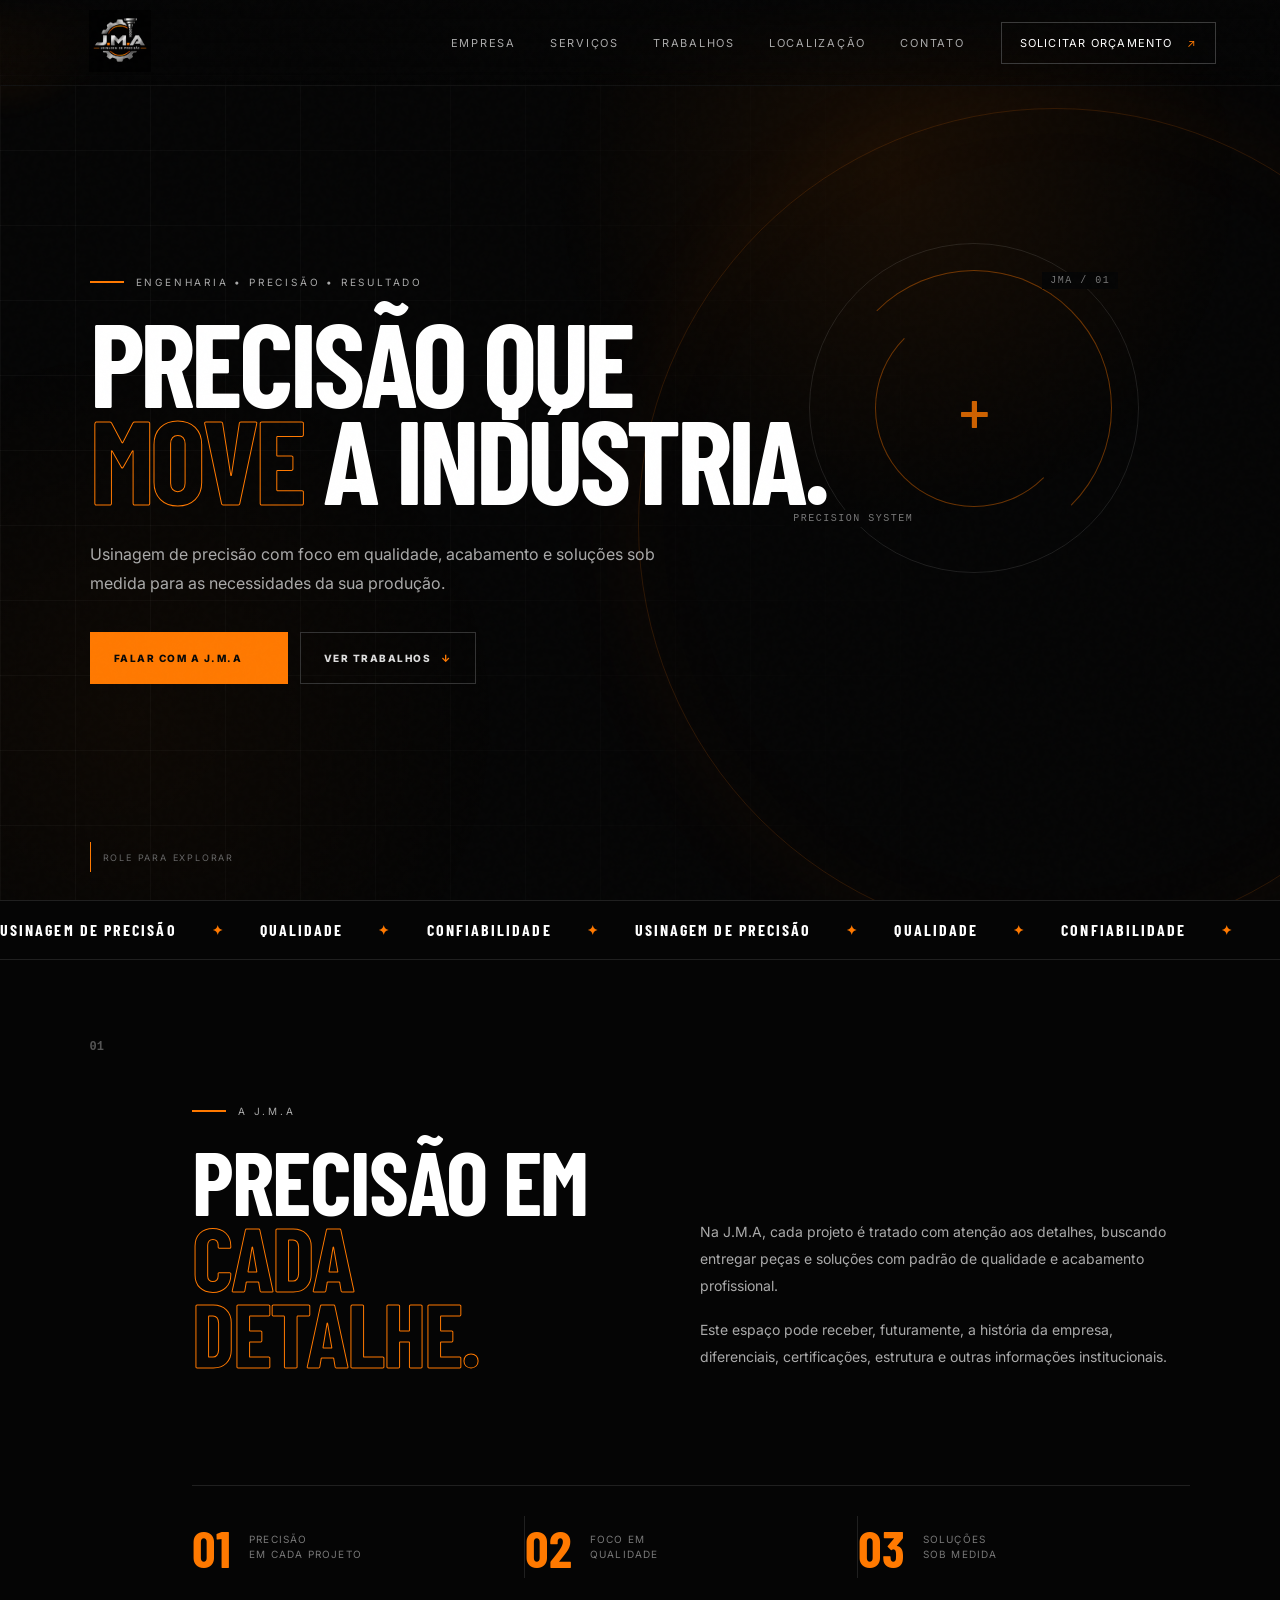
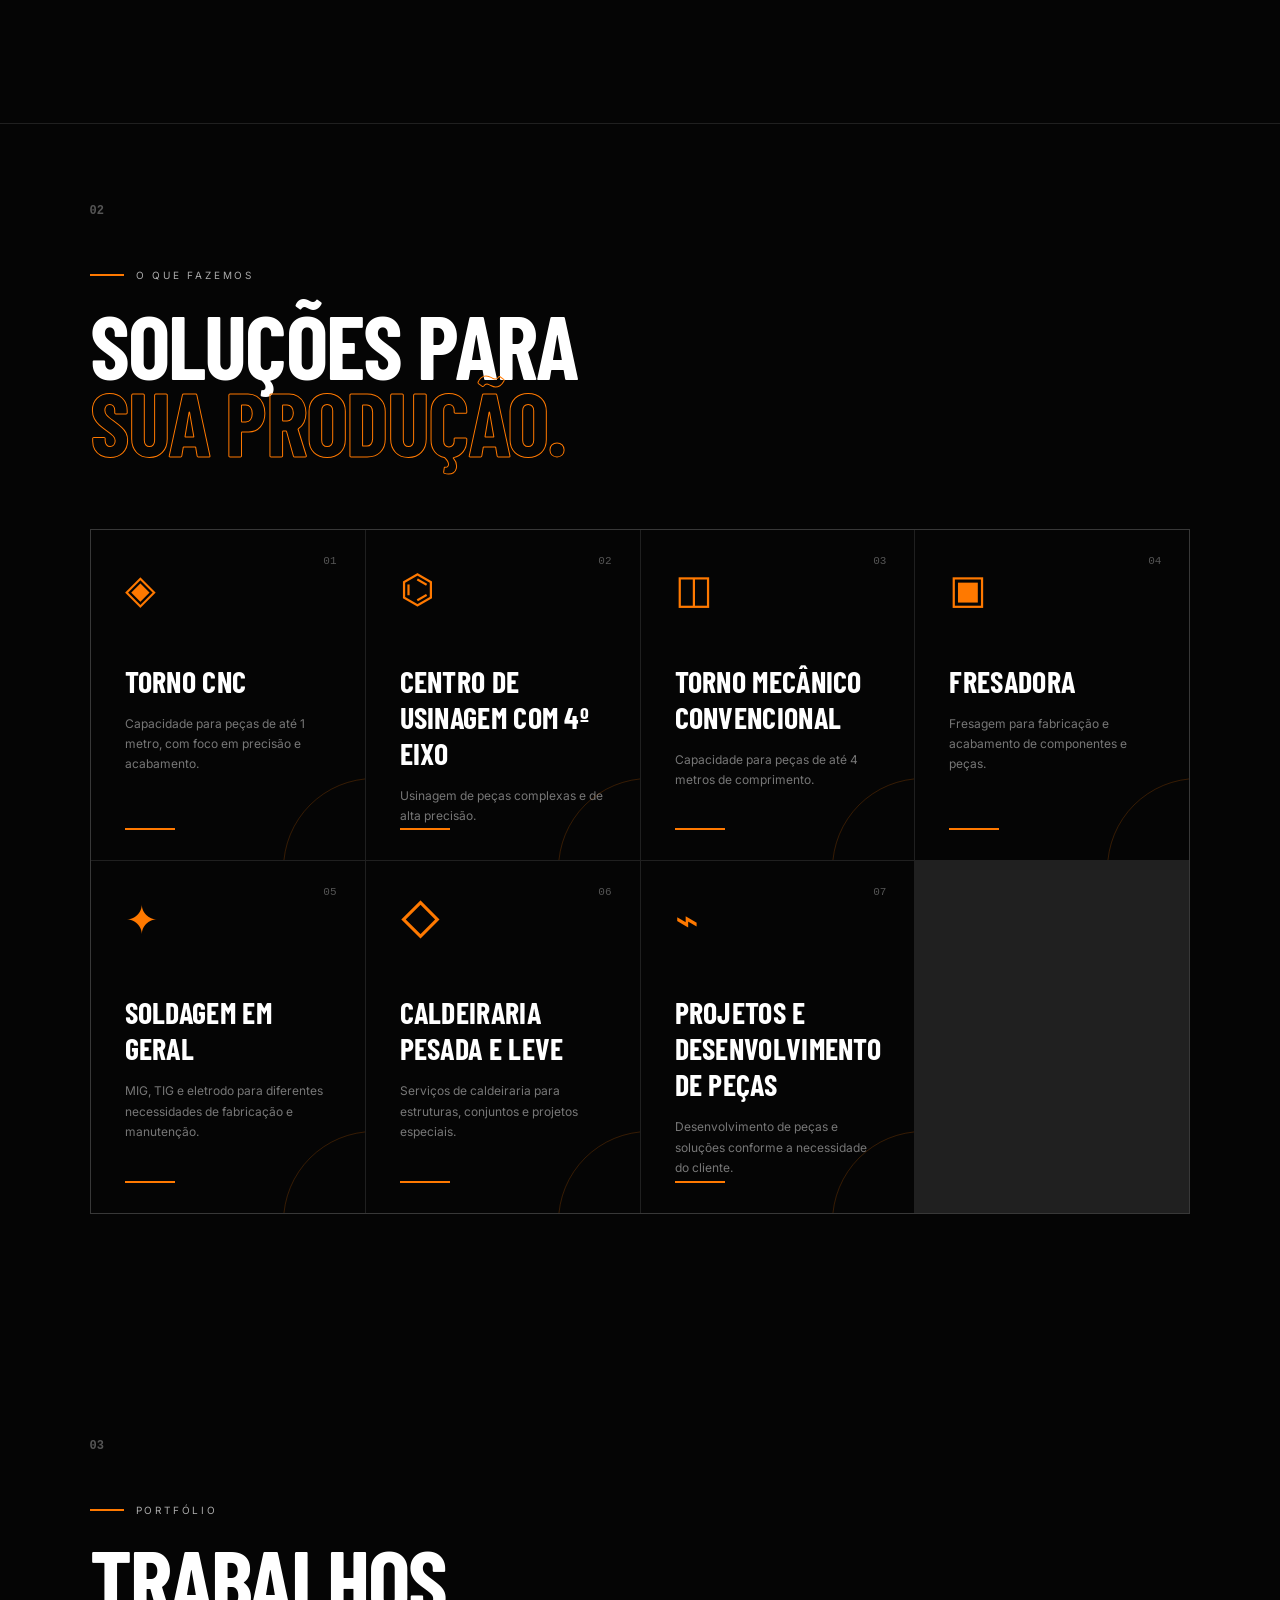
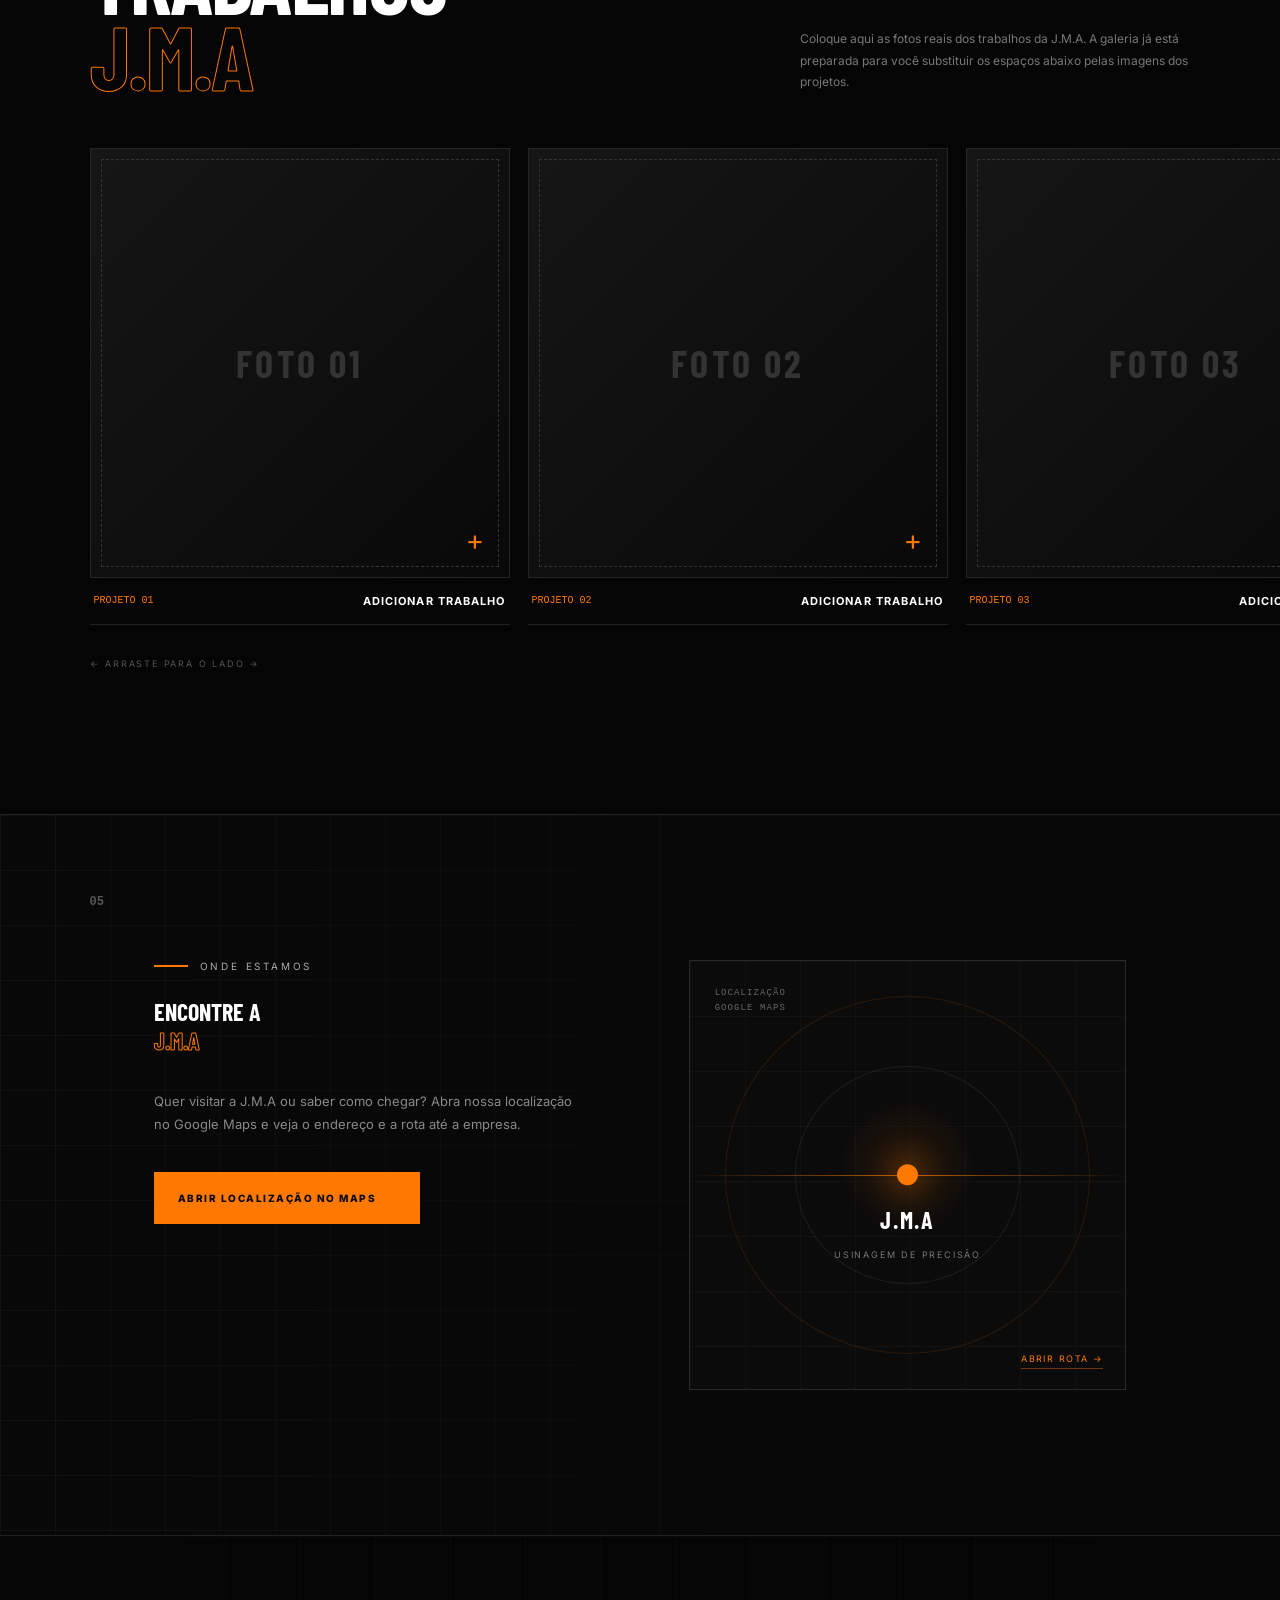
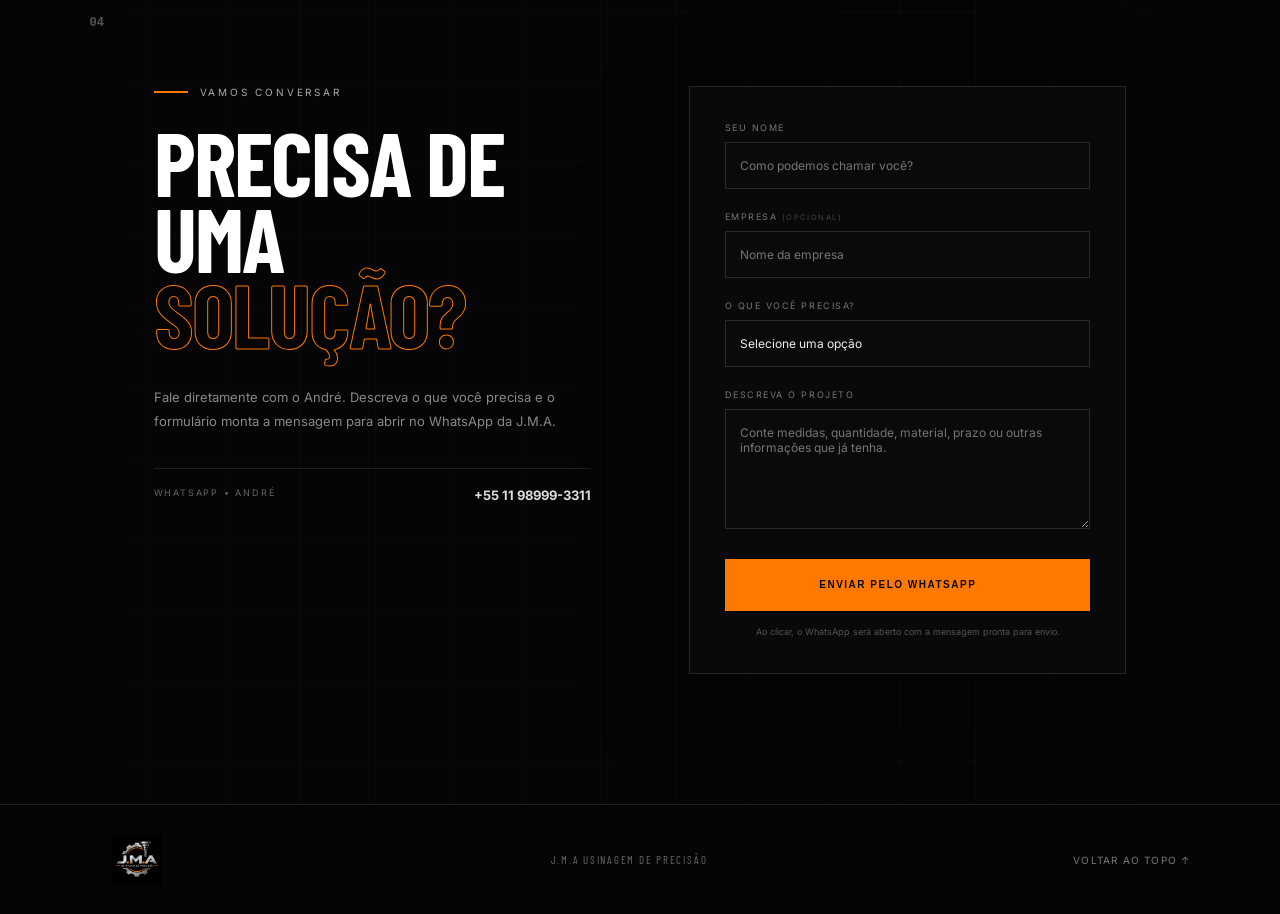
==== index.html @ 10593953 "Add files via upload" ====
<!DOCTYPE html>
<html lang="pt-BR">
<head>
  <meta charset="UTF-8">
  <meta name="viewport" content="width=device-width, initial-scale=1.0">
  <meta name="description" content="J.M.A Usinagem de Precisão — soluções em usinagem, fabricação e precisão industrial.">
  <title>J.M.A | Usinagem de Precisão</title>
  <link rel="icon" href="assets/logo-jma.png">
  <link rel="preconnect" href="https://fonts.googleapis.com">
  <link rel="preconnect" href="https://fonts.gstatic.com" crossorigin>
  <link href="https://fonts.googleapis.com/css2?family=Barlow+Condensed:wght@400;500;600;700;800&family=Inter:wght@400;500;600;700;800&display=swap" rel="stylesheet">
  <link rel="stylesheet" href="styles.css">
</head>
<body>
  <div class="cursor-glow"></div>
  <div class="noise"></div>

  <header class="header" id="top">
    <a class="brand" href="#inicio" aria-label="J.M.A Usinagem de Precisão">
      <img src="assets/logo-jma.png" alt="Logo J.M.A Usinagem de Precisão">
    </a>
    <nav class="nav">
      <a href="#sobre">Empresa</a>
      <a href="#servicos">Serviços</a>
      <a href="#trabalhos">Trabalhos</a>
      <a href="#localizacao">Localização</a>
      <a href="#contato">Contato</a>
    </nav>
    <a class="header-cta" href="#contato">Solicitar orçamento <span>↗</span></a>
    <button class="menu-btn" aria-label="Abrir menu"><span></span><span></span></button>
  </header>

  <main>
    <section class="hero" id="inicio">
      <div class="hero-grid"></div>
      <div class="hero-content reveal">
        <p class="eyebrow"><span></span> Engenharia • Precisão • Resultado</p>
        <h1>PRECISÃO QUE<br><em>MOVE</em> A INDÚSTRIA.</h1>
        <p class="hero-text">Usinagem de precisão com foco em qualidade, acabamento e soluções sob medida para as necessidades da sua produção.</p>
        <div class="hero-actions">
          <a class="btn btn-primary" href="#contato">Falar com a J.M.A <span>→</span></a>
          <a class="btn btn-ghost" href="#trabalhos">Ver trabalhos <span>↓</span></a>
        </div>
      </div>

      <div class="hero-mark reveal delay-2">
        <div class="ring ring-a"></div>
        <div class="ring ring-b"></div>
        <div class="crosshair">+</div>
        <span class="coord coord-a">JMA / 01</span>
        <span class="coord coord-b">PRECISION SYSTEM</span>
      </div>

      <div class="scroll-indicator"><span></span> role para explorar</div>
    </section>

    <section class="ticker" aria-label="Especialidades">
      <div class="ticker-track">
        <span>USINAGEM DE PRECISÃO</span><b>✦</b><span>QUALIDADE</span><b>✦</b><span>CONFIABILIDADE</span><b>✦</b>
        <span>USINAGEM DE PRECISÃO</span><b>✦</b><span>QUALIDADE</span><b>✦</b><span>CONFIABILIDADE</span><b>✦</b>
      </div>
    </section>

    <section class="section about" id="sobre">
      <div class="section-number">01</div>
      <div class="section-title reveal">
        <p class="eyebrow"><span></span> A J.M.A</p>
        <h2>PRECISÃO EM<br><em>CADA DETALHE.</em></h2>
      </div>
      <div class="about-copy reveal delay-1">
        <p>Na J.M.A, cada projeto é tratado com atenção aos detalhes, buscando entregar peças e soluções com padrão de qualidade e acabamento profissional.</p>
        <p>Este espaço pode receber, futuramente, a história da empresa, diferenciais, certificações, estrutura e outras informações institucionais.</p>
      </div>
      <div class="stats reveal delay-2">
        <div><strong>01</strong><span>Precisão<br>em cada projeto</span></div>
        <div><strong>02</strong><span>Foco em<br>qualidade</span></div>
        <div><strong>03</strong><span>Soluções<br>sob medida</span></div>
      </div>
    </section>

    <section class="section services" id="servicos">
      <div class="section-number">02</div>
      <div class="section-heading reveal">
        <p class="eyebrow"><span></span> O que fazemos</p>
        <h2>SOLUÇÕES PARA<br><em>SUA PRODUÇÃO.</em></h2>
      </div>
      <div class="service-grid service-grid-wide">
        <article class="service-card reveal">
          <span class="service-index">01</span><div class="service-icon">◈</div>
          <h3>Torno CNC</h3>
          <p>Capacidade para peças de até 1 metro, com foco em precisão e acabamento.</p>
          <span class="service-line"></span>
        </article>
        <article class="service-card reveal delay-1">
          <span class="service-index">02</span><div class="service-icon">⌬</div>
          <h3>Centro de Usinagem com 4º Eixo</h3>
          <p>Usinagem de peças complexas e de alta precisão.</p>
          <span class="service-line"></span>
        </article>
        <article class="service-card reveal delay-2">
          <span class="service-index">03</span><div class="service-icon">◫</div>
          <h3>Torno Mecânico Convencional</h3>
          <p>Capacidade para peças de até 4 metros de comprimento.</p>
          <span class="service-line"></span>
        </article>
        <article class="service-card reveal">
          <span class="service-index">04</span><div class="service-icon">▣</div>
          <h3>Fresadora</h3>
          <p>Fresagem para fabricação e acabamento de componentes e peças.</p>
          <span class="service-line"></span>
        </article>
        <article class="service-card reveal delay-1">
          <span class="service-index">05</span><div class="service-icon">✦</div>
          <h3>Soldagem em Geral</h3>
          <p>MIG, TIG e eletrodo para diferentes necessidades de fabricação e manutenção.</p>
          <span class="service-line"></span>
        </article>
        <article class="service-card reveal delay-2">
          <span class="service-index">06</span><div class="service-icon">◇</div>
          <h3>Caldeiraria Pesada e Leve</h3>
          <p>Serviços de caldeiraria para estruturas, conjuntos e projetos especiais.</p>
          <span class="service-line"></span>
        </article>
        <article class="service-card reveal">
          <span class="service-index">07</span><div class="service-icon">⌁</div>
          <h3>Projetos e Desenvolvimento de Peças</h3>
          <p>Desenvolvimento de peças e soluções conforme a necessidade do cliente.</p>
          <span class="service-line"></span>
        </article>
      </div>
    </section>

    <section class="section works" id="trabalhos">
      <div class="section-number">03</div>
      <div class="works-heading reveal">
        <div>
          <p class="eyebrow"><span></span> Portfólio</p>
          <h2>TRABALHOS<br><em>J.M.A</em></h2>
        </div>
        <p>Coloque aqui as fotos reais dos trabalhos da J.M.A. A galeria já está preparada para você substituir os espaços abaixo pelas imagens dos projetos.</p>
      </div>

      <div class="works-carousel" tabindex="0" aria-label="Galeria de trabalhos">
        <article class="work-card">
          <div class="work-placeholder"><span>FOTO 01</span><i>+</i></div>
          <div class="work-info"><span>PROJETO 01</span><strong>Adicionar trabalho</strong></div>
        </article>
        <article class="work-card">
          <div class="work-placeholder"><span>FOTO 02</span><i>+</i></div>
          <div class="work-info"><span>PROJETO 02</span><strong>Adicionar trabalho</strong></div>
        </article>
        <article class="work-card">
          <div class="work-placeholder"><span>FOTO 03</span><i>+</i></div>
          <div class="work-info"><span>PROJETO 03</span><strong>Adicionar trabalho</strong></div>
        </article>
        <article class="work-card">
          <div class="work-placeholder"><span>FOTO 04</span><i>+</i></div>
          <div class="work-info"><span>PROJETO 04</span><strong>Adicionar trabalho</strong></div>
        </article>
        <article class="work-card">
          <div class="work-placeholder"><span>FOTO 05</span><i>+</i></div>
          <div class="work-info"><span>PROJETO 05</span><strong>Adicionar trabalho</strong></div>
        </article>
      </div>
      <div class="drag-hint">← arraste para o lado →</div>
    </section>


    <section class="location-section" id="localizacao">
      <div class="location-grid"></div>
      <div class="section-number">05</div>
      <div class="location-copy reveal">
        <p class="eyebrow"><span></span> Onde estamos</p>
        <h2>ENCONTRE A<br><em>J.M.A</em></h2>
        <p>Quer visitar a J.M.A ou saber como chegar? Abra nossa localização no Google Maps e veja o endereço e a rota até a empresa.</p>
        <a class="btn btn-primary" href="https://share.google/tuDP5xY1XUmjpuOxx" target="_blank" rel="noopener noreferrer">Abrir localização no Maps <span>↗</span></a>
      </div>
      <div class="map-card reveal delay-1">
        <div class="map-scan"></div>
        <div class="map-pin">●</div>
        <div class="map-label">J.M.A<br><small>USINAGEM DE PRECISÃO</small></div>
        <div class="map-coords">LOCALIZAÇÃO<br>GOOGLE MAPS</div>
        <a href="https://share.google/tuDP5xY1XUmjpuOxx" target="_blank" rel="noopener noreferrer" class="map-open">ABRIR ROTA →</a>
      </div>
    </section>

    <section class="contact" id="contato">
      <div class="contact-grid"></div>
      <div class="section-number">04</div>
      <div class="contact-copy reveal">
        <p class="eyebrow"><span></span> Vamos conversar</p>
        <h2>PRECISA DE UMA<br><em>SOLUÇÃO?</em></h2>
        <p>Fale diretamente com o André. Descreva o que você precisa e o formulário monta a mensagem para abrir no WhatsApp da J.M.A.</p>
        <div class="contact-line"><span>WHATSAPP • ANDRÉ</span><strong>+55 11 98999-3311</strong></div>
      </div>

      <form class="quote-form reveal delay-1" id="quoteForm">
        <div class="field">
          <label for="name">Seu nome</label>
          <input id="name" name="name" type="text" placeholder="Como podemos chamar você?" required>
        </div>
        <div class="field">
          <label for="company">Empresa <small>(opcional)</small></label>
          <input id="company" name="company" type="text" placeholder="Nome da empresa">
        </div>
        <div class="field">
          <label for="service">O que você precisa?</label>
          <select id="service" name="service" required>
            <option value="" selected disabled>Selecione uma opção</option>
            <option>Torno CNC</option>
            <option>Centro de Usinagem com 4º Eixo</option>
            <option>Torno Mecânico Convencional</option>
            <option>Fresadora</option>
            <option>Soldagem em Geral</option>
            <option>Caldeiraria Pesada e Leve</option>
            <option>Projetos e Desenvolvimento de Peças</option>
            <option>Outro</option>
          </select>
        </div>
        <div class="field">
          <label for="message">Descreva o projeto</label>
          <textarea id="message" name="message" rows="5" placeholder="Conte medidas, quantidade, material, prazo ou outras informações que já tenha." required></textarea>
        </div>
        <button class="btn btn-primary form-btn" type="submit">Enviar pelo WhatsApp <span>↗</span></button>
        <p class="form-note">Ao clicar, o WhatsApp será aberto com a mensagem pronta para envio.</p>
      </form>
    </section>
  </main>

  <footer class="footer">
    <img src="assets/logo-jma.png" alt="J.M.A">
    <p>J.M.A USINAGEM DE PRECISÃO</p>
    <a href="#top">Voltar ao topo ↑</a>
  </footer>

  <script src="script.js"></script>
</body>
</html>
---- styles.css ----
:root{
  --black:#050505;
  --black-2:#0b0b0b;
  --panel:#111111;
  --silver:#d7d7d7;
  --muted:#8c8c8c;
  --orange:#ff7900;
  --orange-2:#ff9a2f;
  --line:rgba(255,255,255,.11);
  --max:1280px;
}
*{box-sizing:border-box;margin:0;padding:0}
html{scroll-behavior:smooth}
body{background:var(--black);color:#fff;font-family:Inter,Arial,sans-serif;overflow-x:hidden}
body:before{content:"";position:fixed;inset:0;pointer-events:none;background:radial-gradient(circle at 70% 20%,rgba(255,121,0,.08),transparent 30%),radial-gradient(circle at 10% 80%,rgba(255,121,0,.04),transparent 28%);z-index:-2}
.noise{position:fixed;inset:0;pointer-events:none;opacity:.035;z-index:20;background-image:url("data:image/svg+xml,%3Csvg viewBox='0 0 180 180' xmlns='http://www.w3.org/2000/svg'%3E%3Cfilter id='n'%3E%3CfeTurbulence type='fractalNoise' baseFrequency='.85' numOctaves='3' stitchTiles='stitch'/%3E%3C/filter%3E%3Crect width='100%25' height='100%25' filter='url(%23n)' opacity='.45'/%3E%3C/svg%3E")}
.cursor-glow{position:fixed;width:260px;height:260px;border-radius:50%;background:radial-gradient(circle,rgba(255,121,0,.12),transparent 65%);pointer-events:none;transform:translate(-50%,-50%);z-index:-1;filter:blur(4px)}
a{text-decoration:none;color:inherit}
.header{position:fixed;top:0;left:0;width:100%;height:86px;padding:0 5vw;display:flex;align-items:center;justify-content:space-between;z-index:15;background:linear-gradient(180deg,rgba(5,5,5,.96),rgba(5,5,5,.25));backdrop-filter:blur(12px);border-bottom:1px solid rgba(255,255,255,.05)}
.brand img{width:112px;height:62px;object-fit:contain}
.nav{display:flex;gap:34px;margin-left:auto;margin-right:36px}
.nav a{font-size:11px;text-transform:uppercase;letter-spacing:.16em;color:#aaa;transition:.3s}
.nav a:hover{color:var(--orange)}
.header-cta{font-size:11px;text-transform:uppercase;letter-spacing:.11em;border:1px solid #3a3a3a;padding:13px 18px;transition:.3s}
.header-cta:hover{border-color:var(--orange);color:var(--orange)}
.header-cta span,.btn span{color:var(--orange);margin-left:10px}
.menu-btn{display:none;background:none;border:0}
.hero{min-height:100vh;position:relative;display:flex;align-items:center;padding:130px 7vw 70px;overflow:hidden}
.hero-grid,.contact-grid{position:absolute;inset:0;background-image:linear-gradient(rgba(255,255,255,.035) 1px,transparent 1px),linear-gradient(90deg,rgba(255,255,255,.035) 1px,transparent 1px);background-size:75px 75px;mask-image:linear-gradient(90deg,black,transparent 85%)}
.hero:after{content:"";position:absolute;right:-15vw;top:12%;width:65vw;height:65vw;border:1px solid rgba(255,121,0,.16);border-radius:50%;box-shadow:0 0 100px rgba(255,121,0,.05),inset 0 0 100px rgba(255,121,0,.025);animation:spin 35s linear infinite}
.hero-content{position:relative;z-index:2;max-width:800px}
.eyebrow{font-size:10px;letter-spacing:.28em;text-transform:uppercase;color:#aaa;display:flex;align-items:center;gap:12px;margin-bottom:25px}
.eyebrow span{display:inline-block;width:34px;height:2px;background:var(--orange)}
h1,h2,h3{font-family:"Barlow Condensed",Impact,sans-serif;text-transform:uppercase}
h1{font-size:clamp(66px,9.2vw,150px);line-height:.82;letter-spacing:-.035em;font-weight:700}
h1 em,h2 em{font-style:normal;color:transparent;-webkit-text-stroke:1px var(--orange)}
.hero-text{max-width:600px;color:#aaa;line-height:1.8;margin:34px 0}
.hero-actions{display:flex;gap:12px;flex-wrap:wrap}
.btn{display:inline-flex;align-items:center;justify-content:center;min-height:52px;padding:0 23px;text-transform:uppercase;font-size:10px;font-weight:800;letter-spacing:.15em;transition:.35s;cursor:pointer}
.btn-primary{background:var(--orange);color:#080808;border:1px solid var(--orange)}
.btn-primary:hover{background:var(--orange-2);transform:translateY(-3px);box-shadow:0 14px 40px rgba(255,121,0,.18)}
.btn-ghost{border:1px solid #333;color:#ddd}.btn-ghost:hover{border-color:var(--orange);color:var(--orange)}
.hero-mark{position:absolute;right:11vw;top:27%;width:330px;height:330px;border:1px solid rgba(255,255,255,.1);border-radius:50%;display:grid;place-items:center;opacity:.75}
.ring{position:absolute;border-radius:50%;border:1px solid rgba(255,121,0,.4)}
.ring-a{inset:26px;border-left-color:transparent;border-bottom-color:transparent;animation:spin 9s linear infinite}
.ring-b{inset:65px;border-right-color:transparent;border-top-color:transparent;animation:spinReverse 6s linear infinite}
.crosshair{font:500 70px/1 "Barlow Condensed";color:var(--orange);opacity:.8}
.coord{position:absolute;font:10px monospace;letter-spacing:.15em;color:#777;background:var(--black);padding:3px 8px}
.coord-a{top:28px;right:20px}.coord-b{bottom:45px;left:-25px}
.scroll-indicator{position:absolute;bottom:28px;left:7vw;color:#666;text-transform:uppercase;font-size:9px;letter-spacing:.2em;display:flex;align-items:center;gap:12px}
.scroll-indicator span{width:1px;height:30px;background:var(--orange);display:inline-block}
.ticker{overflow:hidden;border-top:1px solid var(--line);border-bottom:1px solid var(--line);padding:19px 0;white-space:nowrap}
.ticker-track{display:inline-flex;align-items:center;gap:35px;animation:ticker 24s linear infinite;font:700 16px "Barlow Condensed";letter-spacing:.13em}
.ticker b{color:var(--orange);font-size:13px}
.section{max-width:var(--max);margin:auto;padding:145px 7vw;position:relative}
.section-number{position:absolute;left:7vw;top:80px;font:600 12px monospace;color:#555}
.section-title h2,.section-heading h2,.works-heading h2,.contact-copy h2{font-size:clamp(52px,7vw,105px);line-height:.85;letter-spacing:-.02em}
.about{display:grid;grid-template-columns:1fr 1.2fr;gap:70px 10%;padding-left:15vw}
.about-copy{align-self:end;color:#aaa;line-height:1.9;font-size:14px;max-width:550px}
.about-copy p+p{margin-top:18px}
.stats{grid-column:1/-1;display:grid;grid-template-columns:repeat(3,1fr);border-top:1px solid var(--line);margin-top:45px;padding-top:30px}
.stats div{display:flex;gap:18px;align-items:center;border-right:1px solid var(--line);padding-right:20px}
.stats div:last-child{border-right:0}.stats strong{font:700 52px "Barlow Condensed";color:var(--orange)}.stats span{font-size:10px;line-height:1.5;text-transform:uppercase;letter-spacing:.12em;color:#777}
.services{border-top:1px solid var(--line)}
.section-heading{margin-bottom:70px}
.service-grid{display:grid;grid-template-columns:repeat(3,1fr);gap:1px;background:var(--line);border:1px solid var(--line)}
.service-card{background:var(--black);min-height:310px;padding:34px;position:relative;overflow:hidden;transition:.4s}
.service-card:after{content:"";position:absolute;width:180px;height:180px;border-radius:50%;right:-100px;bottom:-100px;border:1px solid rgba(255,121,0,.2);transition:.5s}
.service-card:hover{background:#0d0d0d}.service-card:hover:after{transform:scale(2.2)}
.service-index{position:absolute;right:28px;top:25px;color:#555;font:11px monospace}
.service-icon{font-size:40px;color:var(--orange);margin-bottom:50px}
.service-card h3{font-size:30px;letter-spacing:.01em;margin-bottom:15px}
.service-card p{color:#777;font-size:12px;line-height:1.7;max-width:300px}
.service-line{position:absolute;bottom:30px;left:34px;width:50px;height:2px;background:var(--orange)}
.works{padding-right:0;max-width:none;padding-left:7vw}
.works-heading{display:flex;justify-content:space-between;align-items:end;padding-right:7vw;margin-bottom:55px;gap:40px}
.works-heading>p{max-width:390px;color:#777;font-size:12px;line-height:1.8}
.works-carousel{display:flex;gap:18px;overflow-x:auto;padding-right:7vw;padding-bottom:25px;scroll-snap-type:x mandatory;cursor:grab;scrollbar-width:thin;scrollbar-color:var(--orange) #1a1a1a}
.works-carousel:active{cursor:grabbing}
.work-card{flex:0 0 min(420px,78vw);scroll-snap-align:start}
.work-placeholder{height:430px;background:linear-gradient(135deg,#161616,#090909);border:1px solid #252525;position:relative;display:flex;align-items:center;justify-content:center;overflow:hidden}
.work-placeholder:before{content:"";position:absolute;inset:10px;border:1px dashed #333}
.work-placeholder span{font:700 38px "Barlow Condensed";color:#333;letter-spacing:.08em}
.work-placeholder i{position:absolute;right:25px;bottom:20px;font-style:normal;color:var(--orange);font-size:28px}
.work-info{display:flex;justify-content:space-between;align-items:center;padding:16px 4px;border-bottom:1px solid var(--line)}
.work-info span{font:10px monospace;color:var(--orange)}.work-info strong{font-size:11px;text-transform:uppercase;letter-spacing:.1em}
.drag-hint{margin-top:8px;color:#555;font-size:9px;text-transform:uppercase;letter-spacing:.2em}
.contact{position:relative;display:grid;grid-template-columns:1fr 1fr;gap:10%;padding:150px 12vw 130px;border-top:1px solid var(--line);overflow:hidden}
.contact-grid{opacity:.65;mask-image:linear-gradient(90deg,transparent,black 20%,black 80%,transparent)}
.contact-copy{position:relative;z-index:1}
.contact-copy>p:not(.eyebrow){max-width:480px;color:#888;line-height:1.8;font-size:13px;margin:35px 0}
.contact-line{border-top:1px solid var(--line);padding-top:18px;display:flex;justify-content:space-between;max-width:500px}
.contact-line span{font-size:9px;letter-spacing:.2em;color:#666}.contact-line strong{font-size:13px;color:#ddd}
.quote-form{position:relative;z-index:1;background:rgba(10,10,10,.8);border:1px solid #252525;padding:35px;box-shadow:0 30px 100px rgba(0,0,0,.3)}
.field{margin-bottom:22px}
.field label{display:block;text-transform:uppercase;font-size:9px;letter-spacing:.17em;color:#777;margin-bottom:9px}
.field small{color:#444}
.field input,.field select,.field textarea{width:100%;border:1px solid #292929;background:#0a0a0a;color:#eee;padding:15px 14px;outline:0;font:12px Inter;transition:.3s;border-radius:0}
.field textarea{resize:vertical;min-height:120px}
.field input:focus,.field select:focus,.field textarea:focus{border-color:var(--orange);box-shadow:0 0 0 1px rgba(255,121,0,.12)}
.field select{appearance:none}
.form-btn{width:100%;margin-top:4px}
.form-note{color:#555;font-size:9px;text-align:center;margin-top:14px;line-height:1.5}
.footer{border-top:1px solid var(--line);min-height:110px;padding:25px 7vw;display:flex;align-items:center;justify-content:space-between;gap:20px}
.footer img{width:95px;height:50px;object-fit:contain}.footer p{font:11px "Barlow Condensed";letter-spacing:.16em;color:#666}.footer a{font-size:10px;text-transform:uppercase;letter-spacing:.12em;color:#777}.footer a:hover{color:var(--orange)}
.reveal{opacity:0;transform:translateY(28px);transition:opacity .8s ease,transform .8s ease}.reveal.visible{opacity:1;transform:none}
.delay-1{transition-delay:.12s}.delay-2{transition-delay:.24s}
@keyframes spin{to{transform:rotate(360deg)}}@keyframes spinReverse{to{transform:rotate(-360deg)}}
@keyframes ticker{to{transform:translateX(-50%)}}
@media(max-width:900px){
  .nav,.header-cta{display:none}.menu-btn{display:flex;flex-direction:column;gap:5px}.menu-btn span{width:25px;height:1px;background:#fff}
  .hero{padding-left:6vw}.hero-mark{right:-80px;opacity:.35;width:300px;height:300px}.hero-content{max-width:90vw}
  .section{padding:110px 6vw}.section-number{left:6vw}.about{grid-template-columns:1fr;padding-left:6vw;gap:40px}.stats{grid-template-columns:1fr;gap:18px}.stats div{border-right:0;border-bottom:1px solid var(--line);padding-bottom:18px}.stats div:last-child{border-bottom:0}
  .service-grid{grid-template-columns:1fr}.service-card{min-height:270px}
  .works{padding-left:6vw}.works-heading{padding-right:6vw;display:block}.works-heading>p{margin-top:25px}.contact{grid-template-columns:1fr;padding:110px 6vw;gap:60px}.footer{padding:20px 6vw}
}
@media(max-width:520px){
  .header{height:72px}.brand img{width:92px}.hero{min-height:850px}.hero:after{width:100vw;height:100vw;right:-50vw;top:35%}.hero-mark{top:56%;right:-70px}
  h1{font-size:70px}.hero-text{font-size:12px}.section-title h2,.section-heading h2,.works-heading h2,.contact-copy h2{font-size:57px}
  .work-placeholder{height:350px}.quote-form{padding:23px}.contact-line{display:block}.contact-line strong{display:block;margin-top:8px}.footer{flex-wrap:wrap}
}

/* Grade ampliada para os 7 serviços reais da J.M.A */
.service-grid-wide{grid-template-columns:repeat(4,1fr)}
.service-grid-wide .service-card{min-height:320px}
@media(max-width:1100px){.service-grid-wide{grid-template-columns:repeat(2,1fr)}}
@media(max-width:900px){.service-grid-wide{grid-template-columns:1fr}}

.location-section{position:relative;display:grid;grid-template-columns:1fr 1fr;gap:10%;padding:145px 12vw;border-top:1px solid var(--line);overflow:hidden;background:#080808}
.location-grid{position:absolute;inset:0;background-image:linear-gradient(rgba(255,255,255,.035) 1px,transparent 1px),linear-gradient(90deg,rgba(255,255,255,.035) 1px,transparent 1px);background-size:55px 55px;mask-image:linear-gradient(90deg,black,transparent 90%)}
.location-copy,.map-card{position:relative;z-index:1}
.location-copy>p:not(.eyebrow){max-width:480px;color:#888;line-height:1.8;font-size:13px;margin:35px 0}
.map-card{min-height:430px;border:1px solid #292929;background:radial-gradient(circle at 50% 48%,rgba(255,121,0,.12),transparent 22%),linear-gradient(rgba(255,255,255,.025) 1px,transparent 1px),linear-gradient(90deg,rgba(255,255,255,.025) 1px,transparent 1px),#0b0b0b;background-size:auto,55px 55px,55px 55px;overflow:hidden}
.map-card:before,.map-card:after{content:"";position:absolute;inset:35px;border:1px solid rgba(255,121,0,.12);border-radius:50%}
.map-card:after{inset:105px;border-color:rgba(255,255,255,.07)}
.map-scan{position:absolute;left:0;right:0;top:50%;height:1px;background:linear-gradient(90deg,transparent,var(--orange),transparent);opacity:.7;animation:scan 3.5s ease-in-out infinite}
.map-pin{position:absolute;left:50%;top:50%;transform:translate(-50%,-50%);font-size:28px;color:var(--orange);text-shadow:0 0 35px rgba(255,121,0,.8);animation:pulse 1.8s ease-in-out infinite}
.map-label{position:absolute;left:50%;top:calc(50% + 30px);transform:translateX(-50%);text-align:center;font:700 24px "Barlow Condensed";letter-spacing:.08em;white-space:nowrap}
.map-label small{font:9px Inter;letter-spacing:.2em;color:#777}
.map-coords{position:absolute;left:25px;top:25px;font:9px monospace;line-height:1.7;letter-spacing:.12em;color:#666}
.map-open{position:absolute;right:22px;bottom:20px;font-size:9px;letter-spacing:.16em;color:var(--orange);border-bottom:1px solid rgba(255,121,0,.4);padding-bottom:4px}
@keyframes scan{0%,100%{transform:translateY(-170px);opacity:0}50%{transform:translateY(170px);opacity:.8}}
@keyframes pulse{0%,100%{transform:translate(-50%,-50%) scale(1)}50%{transform:translate(-50%,-50%) scale(1.3)}}
@media(max-width:900px){.location-section{grid-template-columns:1fr;padding:110px 6vw;gap:55px}.map-card{min-height:380px}}
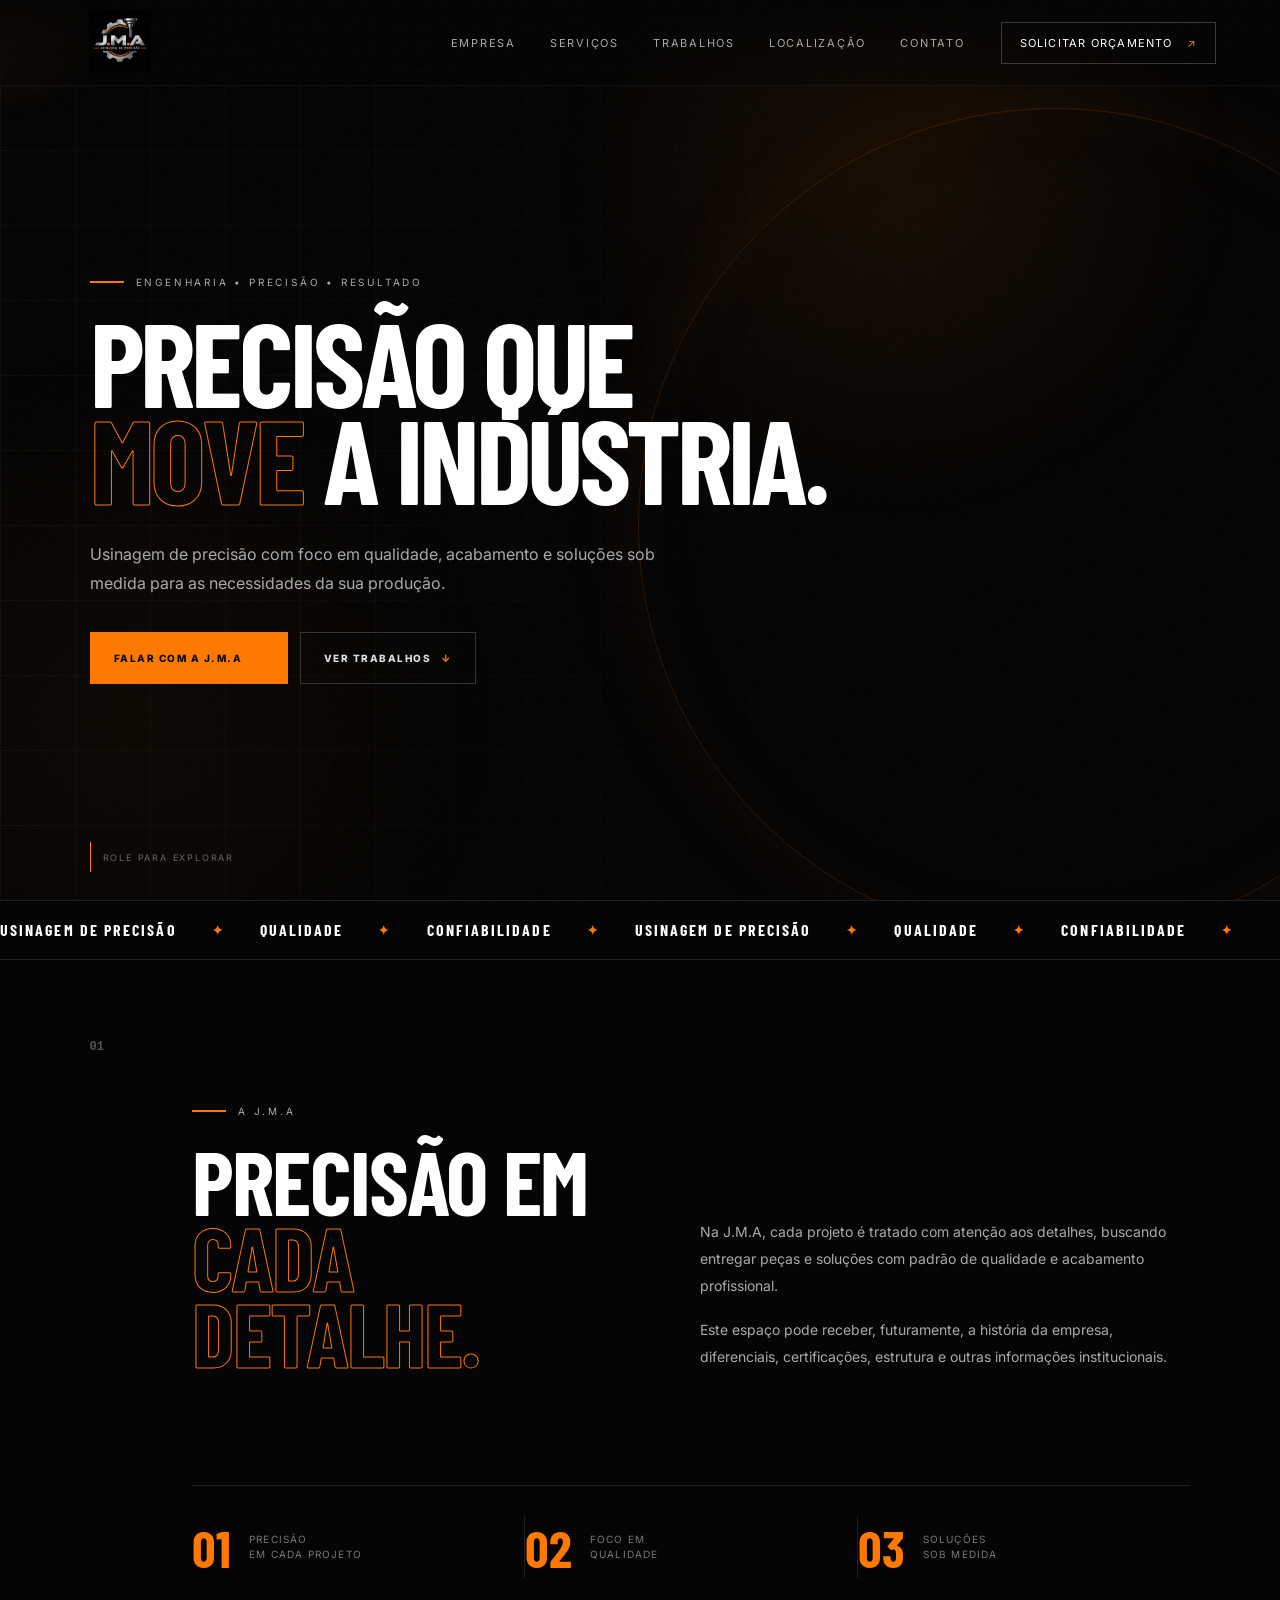
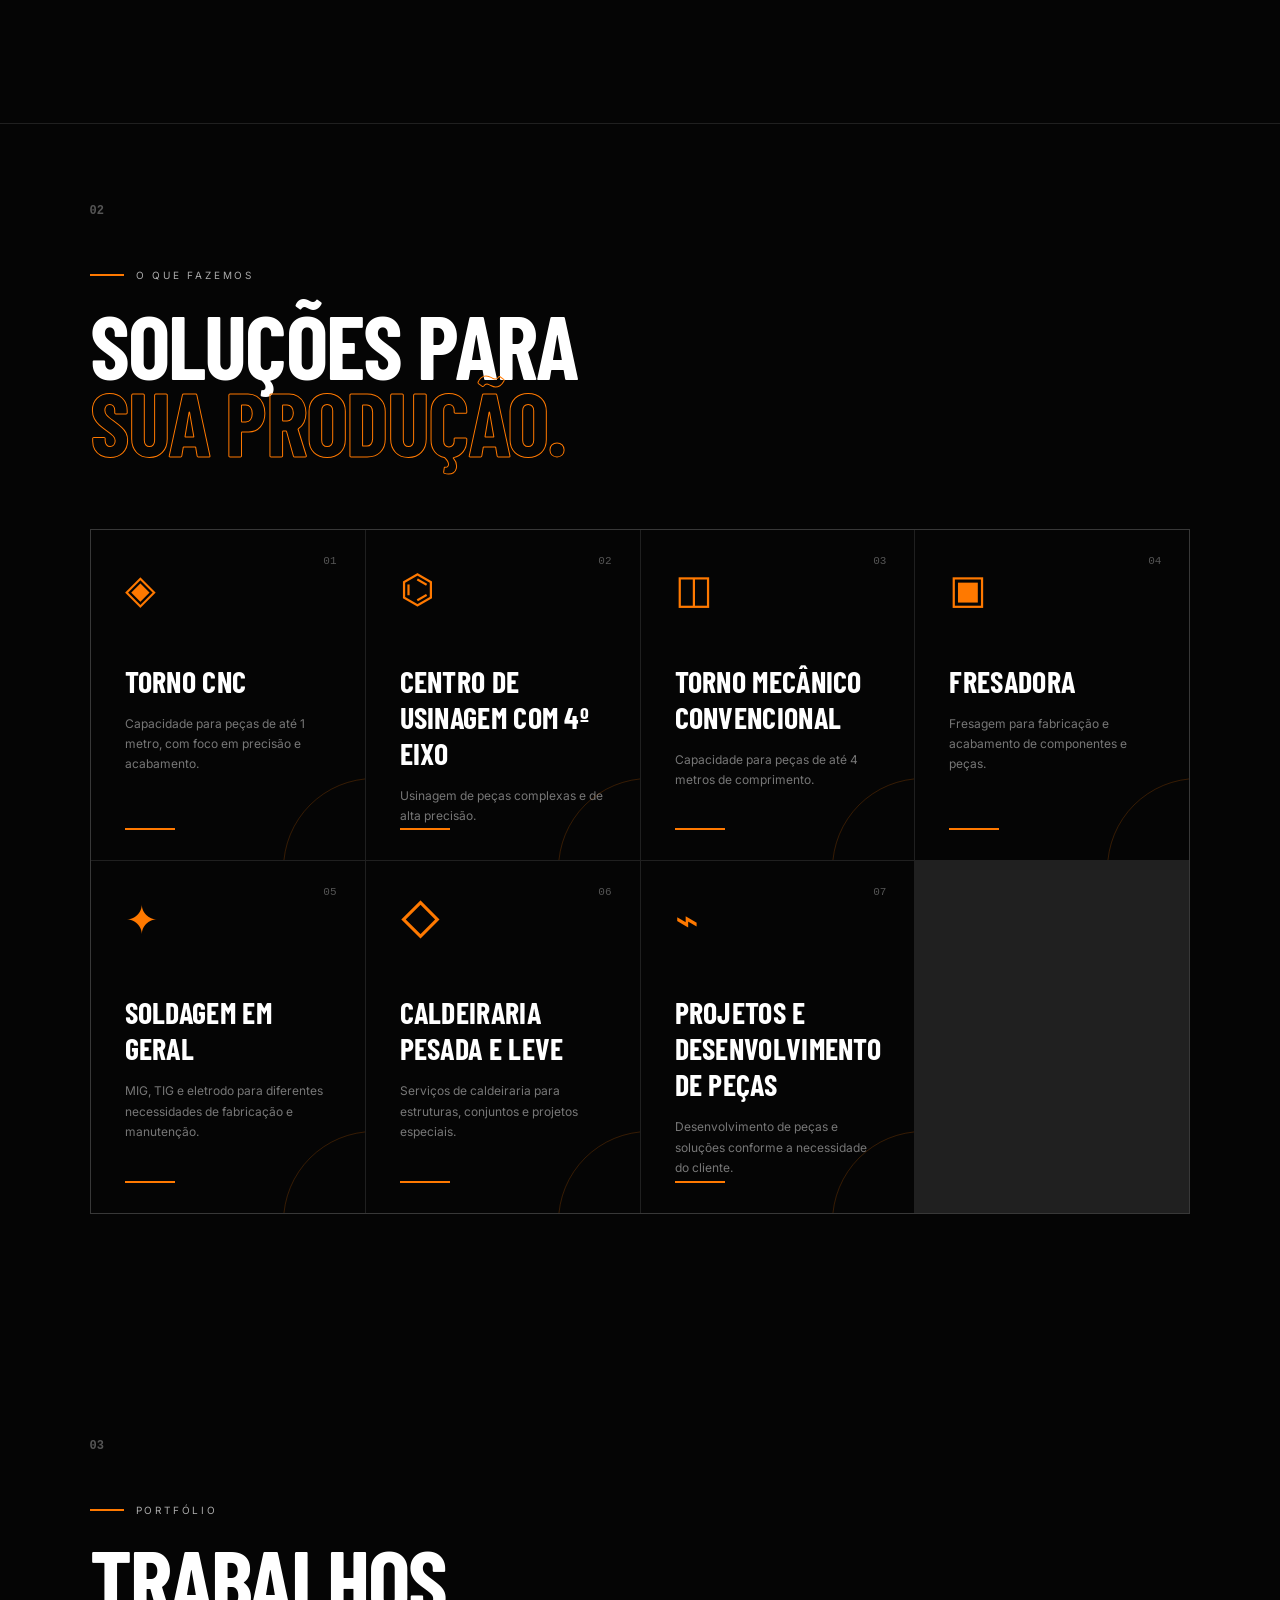
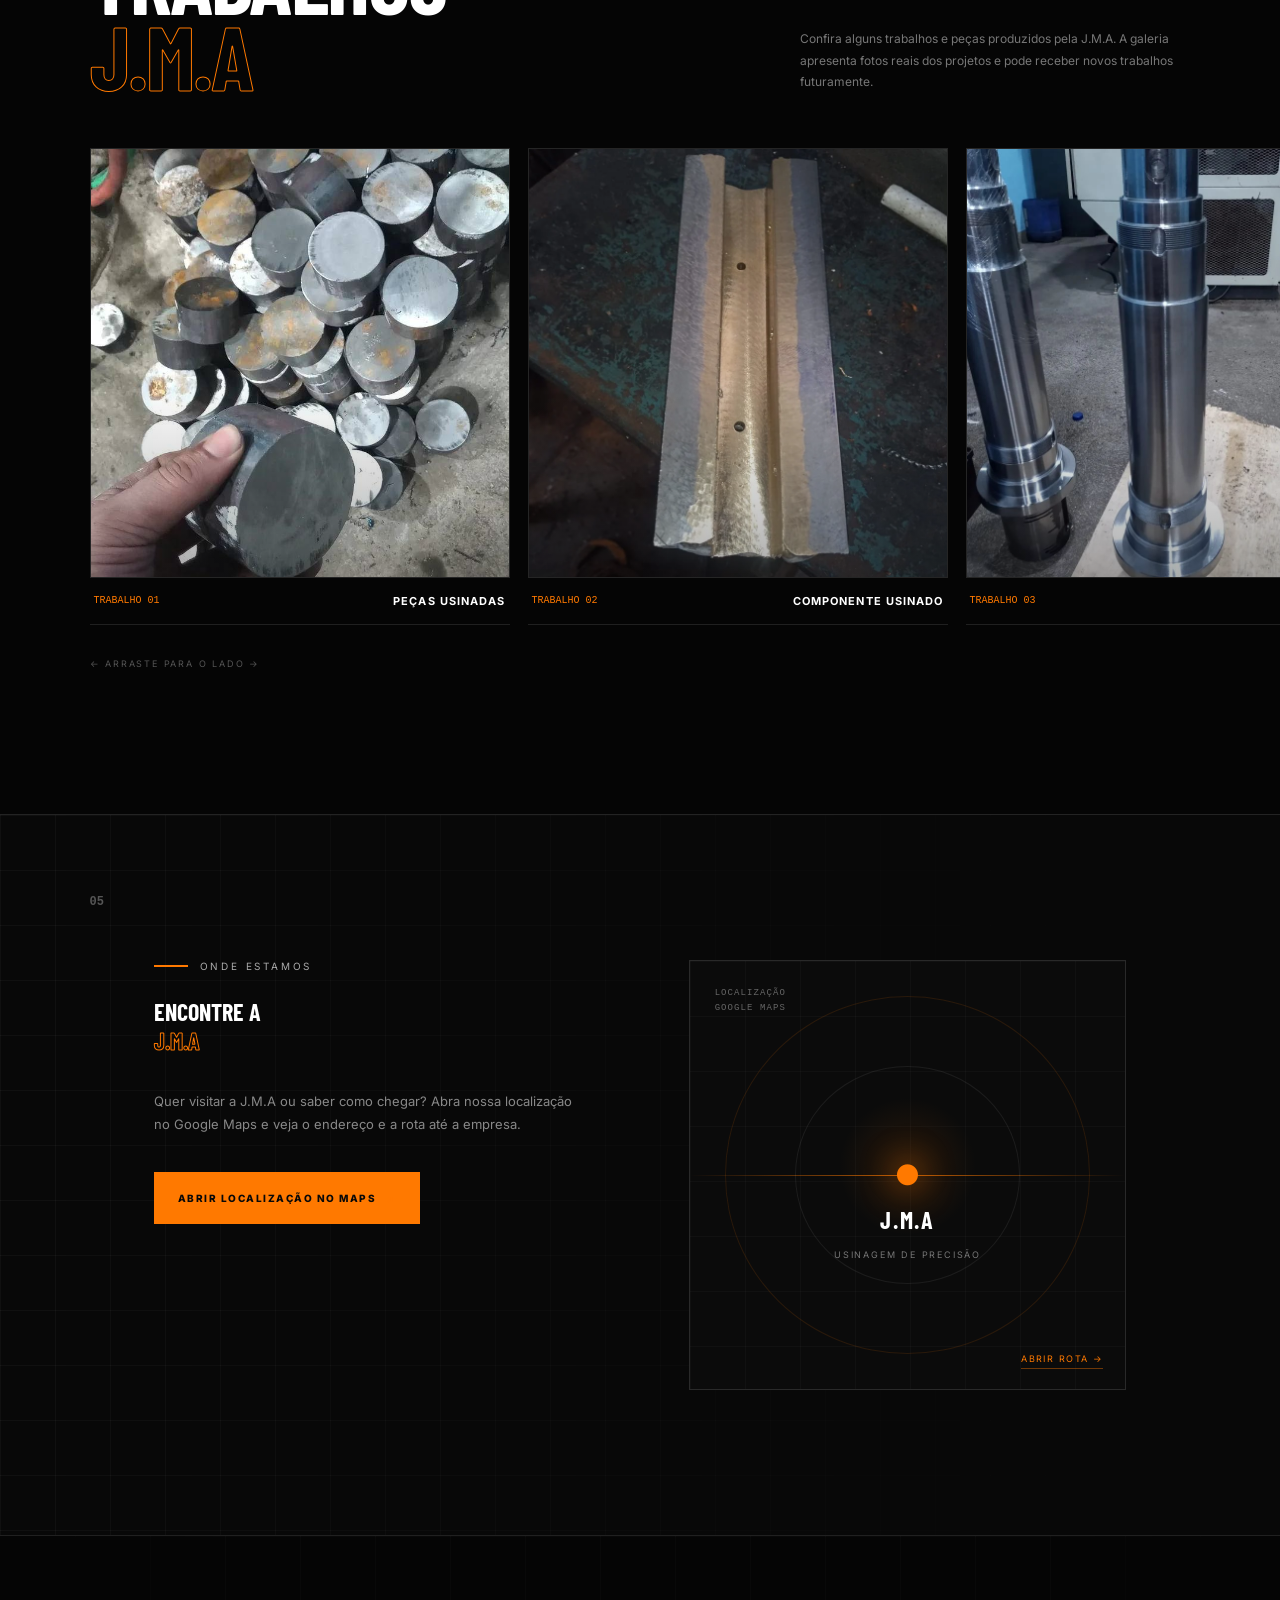
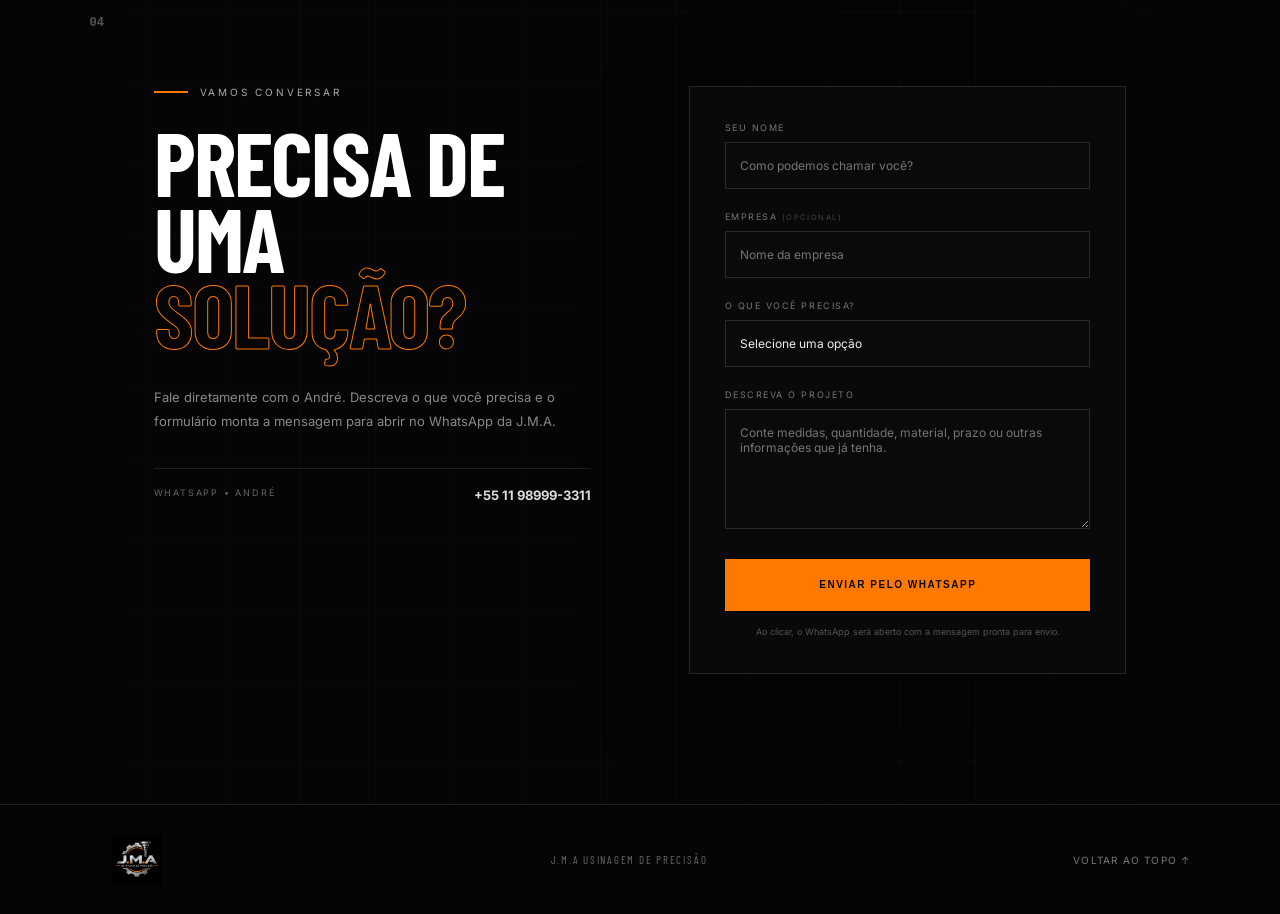
==== commit 3887f4b3: "Add files via upload" ====
--- a/index.html
+++ b/index.html
@@ -43,14 +43,6 @@
         </div>
       </div>
 
-      <div class="hero-mark reveal delay-2">
-        <div class="ring ring-a"></div>
-        <div class="ring ring-b"></div>
-        <div class="crosshair">+</div>
-        <span class="coord coord-a">JMA / 01</span>
-        <span class="coord coord-b">PRECISION SYSTEM</span>
-      </div>
-
       <div class="scroll-indicator"><span></span> role para explorar</div>
     </section>
 
@@ -137,29 +129,39 @@
           <p class="eyebrow"><span></span> Portfólio</p>
           <h2>TRABALHOS<br><em>J.M.A</em></h2>
         </div>
-        <p>Coloque aqui as fotos reais dos trabalhos da J.M.A. A galeria já está preparada para você substituir os espaços abaixo pelas imagens dos projetos.</p>
+        <p>Confira alguns trabalhos e peças produzidos pela J.M.A. A galeria apresenta fotos reais dos projetos e pode receber novos trabalhos futuramente.</p>
       </div>
 
       <div class="works-carousel" tabindex="0" aria-label="Galeria de trabalhos">
         <article class="work-card">
-          <div class="work-placeholder"><span>FOTO 01</span><i>+</i></div>
-          <div class="work-info"><span>PROJETO 01</span><strong>Adicionar trabalho</strong></div>
-        </article>
-        <article class="work-card">
-          <div class="work-placeholder"><span>FOTO 02</span><i>+</i></div>
-          <div class="work-info"><span>PROJETO 02</span><strong>Adicionar trabalho</strong></div>
-        </article>
-        <article class="work-card">
-          <div class="work-placeholder"><span>FOTO 03</span><i>+</i></div>
-          <div class="work-info"><span>PROJETO 03</span><strong>Adicionar trabalho</strong></div>
-        </article>
-        <article class="work-card">
-          <div class="work-placeholder"><span>FOTO 04</span><i>+</i></div>
-          <div class="work-info"><span>PROJETO 04</span><strong>Adicionar trabalho</strong></div>
-        </article>
-        <article class="work-card">
-          <div class="work-placeholder"><span>FOTO 05</span><i>+</i></div>
-          <div class="work-info"><span>PROJETO 05</span><strong>Adicionar trabalho</strong></div>
+          <a class="work-image" href="assets/trabalho-pecas-01.jpg" target="_blank" rel="noopener noreferrer">
+            <img src="assets/trabalho-pecas-01.jpg" alt="Peças usinadas em metal da J.M.A" loading="lazy">
+          </a>
+          <div class="work-info"><span>TRABALHO 01</span><strong>Peças usinadas</strong></div>
+        </article>
+        <article class="work-card">
+          <a class="work-image" href="assets/trabalho-pecas-02.jpg" target="_blank" rel="noopener noreferrer">
+            <img src="assets/trabalho-pecas-02.jpg" alt="Componente metálico usinado da J.M.A" loading="lazy">
+          </a>
+          <div class="work-info"><span>TRABALHO 02</span><strong>Componente usinado</strong></div>
+        </article>
+        <article class="work-card">
+          <a class="work-image" href="assets/trabalho-eixo-03.jpg" target="_blank" rel="noopener noreferrer">
+            <img src="assets/trabalho-eixo-03.jpg" alt="Eixo usinado com roscas e rasgos da J.M.A" loading="lazy">
+          </a>
+          <div class="work-info"><span>TRABALHO 03</span><strong>Eixo usinado</strong></div>
+        </article>
+        <article class="work-card">
+          <a class="work-image" href="assets/trabalho-buchas-04.jpg" target="_blank" rel="noopener noreferrer">
+            <img src="assets/trabalho-buchas-04.jpg" alt="Buchas e conexões usinadas em aço da J.M.A" loading="lazy">
+          </a>
+          <div class="work-info"><span>TRABALHO 04</span><strong>Buchas e conexões</strong></div>
+        </article>
+        <article class="work-card">
+          <a class="work-image" href="assets/trabalho-aluminio-05.jpg" target="_blank" rel="noopener noreferrer">
+            <img src="assets/trabalho-aluminio-05.jpg" alt="Peças cilíndricas usinadas em alumínio com furos roscados da J.M.A" loading="lazy">
+          </a>
+          <div class="work-info"><span>TRABALHO 05</span><strong>Peças em alumínio</strong></div>
         </article>
       </div>
       <div class="drag-hint">← arraste para o lado →</div>
--- a/styles.css
+++ b/styles.css
@@ -78,10 +78,10 @@
 .works-carousel{display:flex;gap:18px;overflow-x:auto;padding-right:7vw;padding-bottom:25px;scroll-snap-type:x mandatory;cursor:grab;scrollbar-width:thin;scrollbar-color:var(--orange) #1a1a1a}
 .works-carousel:active{cursor:grabbing}
 .work-card{flex:0 0 min(420px,78vw);scroll-snap-align:start}
-.work-placeholder{height:430px;background:linear-gradient(135deg,#161616,#090909);border:1px solid #252525;position:relative;display:flex;align-items:center;justify-content:center;overflow:hidden}
-.work-placeholder:before{content:"";position:absolute;inset:10px;border:1px dashed #333}
-.work-placeholder span{font:700 38px "Barlow Condensed";color:#333;letter-spacing:.08em}
-.work-placeholder i{position:absolute;right:25px;bottom:20px;font-style:normal;color:var(--orange);font-size:28px}
+.work-image{height:430px;background:#111;border:1px solid #252525;position:relative;display:block;overflow:hidden}
+.work-image:after{content:"";position:absolute;inset:0;background:linear-gradient(180deg,transparent 55%,rgba(0,0,0,.32));pointer-events:none}
+.work-image img{width:100%;height:100%;display:block;object-fit:cover;transition:transform .55s ease,filter .55s ease}
+.work-card:hover .work-image img{transform:scale(1.035);filter:brightness(1.05)}
 .work-info{display:flex;justify-content:space-between;align-items:center;padding:16px 4px;border-bottom:1px solid var(--line)}
 .work-info span{font:10px monospace;color:var(--orange)}.work-info strong{font-size:11px;text-transform:uppercase;letter-spacing:.1em}
 .drag-hint{margin-top:8px;color:#555;font-size:9px;text-transform:uppercase;letter-spacing:.2em}
